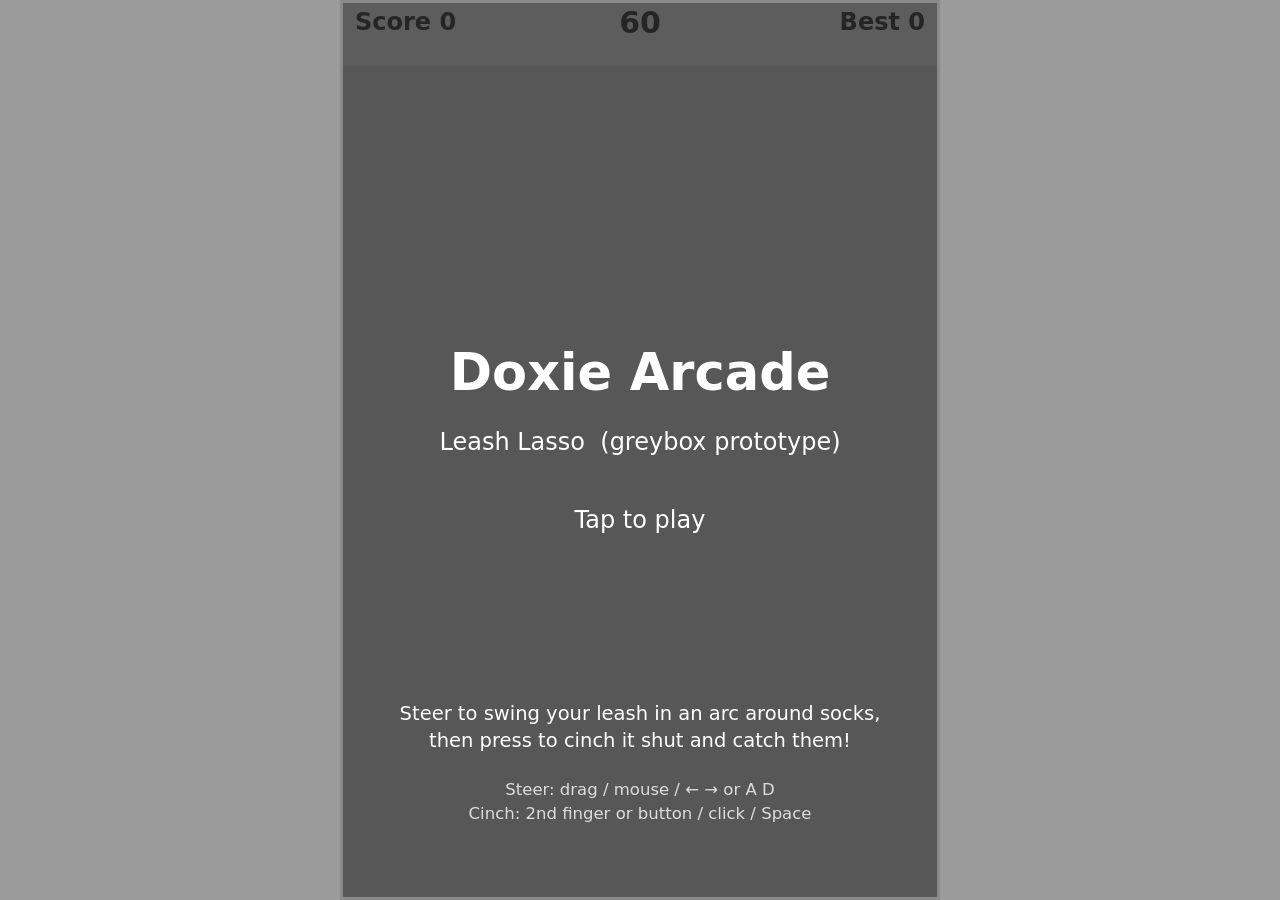
==== src/index.html @ 51b8e420 "Phase 2: greybox prototype of Leash Lasso Plain-shape core loop: steering, trailing leash, stretch-c" ====
<!doctype html>
<html lang="en">
<head>
  <meta charset="utf-8">
  <meta name="viewport" content="width=device-width, initial-scale=1, viewport-fit=cover">
  <title>Doxie Arcade</title>
  <link rel="stylesheet" href="style.css">
  <script type="module" src="js/main.js"></script>
</head>
<body>
  <div id="stage">
    <canvas id="game" width="400" height="600" aria-label="Doxie Arcade game"></canvas>
  </div>
</body>
</html>
---- src/style.css ----
html, body {
  margin: 0;
  height: 100%;
  overflow: hidden;
  overscroll-behavior: none;
  background: #9b9b9b; /* letterbox */
  touch-action: none;
  -webkit-user-select: none;
  user-select: none;
  -webkit-touch-callout: none;
  -webkit-tap-highlight-color: transparent;
}

body {
  height: 100dvh;
  box-sizing: border-box;
  padding: env(safe-area-inset-top) env(safe-area-inset-right) env(safe-area-inset-bottom) env(safe-area-inset-left);
}

#stage {
  width: 100%;
  height: 100%;
  display: flex;
  align-items: center;
  justify-content: center;
}

canvas {
  display: block;
  touch-action: none;
}

/* Chrome extension popup: pin to exactly 400 x 600 (the max is 800 x 600). */
html.popup,
html.popup body {
  width: 400px;
  height: 600px;
  padding: 0;
}
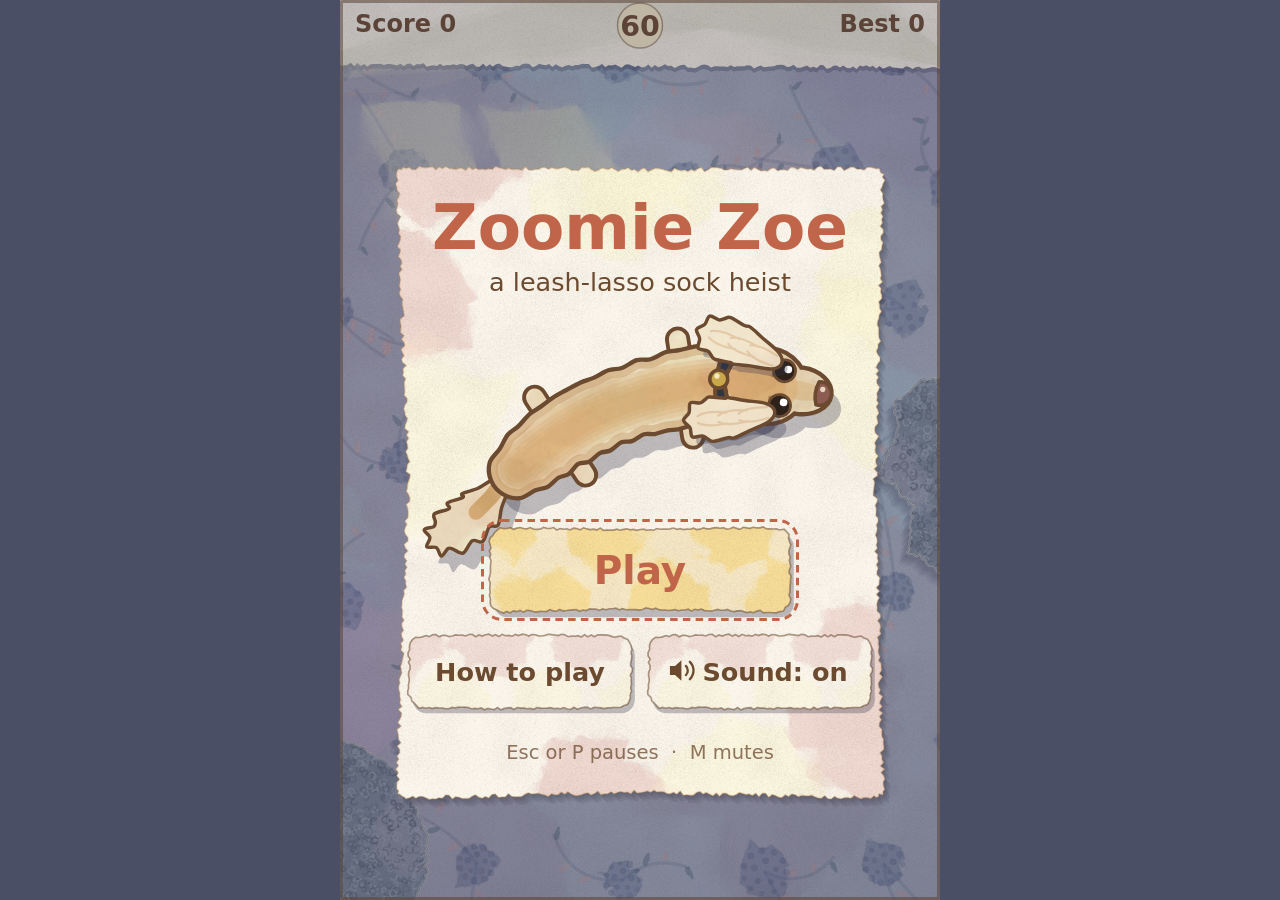
==== commit f8661d6f: "Phase 4B: menus, polish, and the Zoomie Zoe rename Title, pause, and game-over menus, the how-to car" ====
--- a/src/index.html
+++ b/src/index.html
@@ -3,13 +3,24 @@
 <head>
   <meta charset="utf-8">
   <meta name="viewport" content="width=device-width, initial-scale=1, viewport-fit=cover">
-  <title>Doxie Arcade</title>
+  <title>Zoomie Zoe</title>
   <link rel="stylesheet" href="style.css">
   <script type="module" src="js/main.js"></script>
+  <!-- Installable web app (PWA). See docs/pwa-notes.md. -->
+  <link rel="manifest" href="manifest.webmanifest">
+  <meta name="theme-color" content="#3F4A73">
+  <meta name="description" content="Help Zoe the mini dachshund lasso socks with her leash. A cozy 60-second arcade game.">
+  <link rel="icon" type="image/png" sizes="32x32" href="icons/32.png">
+  <link rel="apple-touch-icon" href="icons/180.png">
+  <meta name="mobile-web-app-capable" content="yes">
+  <meta name="apple-mobile-web-app-capable" content="yes">
+  <meta name="apple-mobile-web-app-title" content="Zoomie Zoe">
+  <meta name="apple-mobile-web-app-status-bar-style" content="black-translucent">
+  <script type="module" src="js/pwa.js"></script>
 </head>
 <body>
   <div id="stage">
-    <canvas id="game" width="400" height="600" aria-label="Doxie Arcade game"></canvas>
+    <canvas id="game" width="400" height="600" aria-label="Zoomie Zoe game"></canvas>
   </div>
 </body>
 </html>
--- a/src/style.css
+++ b/src/style.css
@@ -3,7 +3,7 @@
   height: 100%;
   overflow: hidden;
   overscroll-behavior: none;
-  background: #9b9b9b; /* letterbox */
+  background: #4a4f66; /* letterbox: deep indigo-grey, like a dim bedroom */
   touch-action: none;
   -webkit-user-select: none;
   user-select: none;
@@ -12,6 +12,9 @@
 }
 
 body {
+  /* Pinned to the screen: no rubber-band scroll or pull-to-refresh on phones. */
+  position: fixed;
+  inset: 0;
   height: 100dvh;
   box-sizing: border-box;
   padding: env(safe-area-inset-top) env(safe-area-inset-right) env(safe-area-inset-bottom) env(safe-area-inset-left);
@@ -33,6 +36,7 @@
 /* Chrome extension popup: pin to exactly 400 x 600 (the max is 800 x 600). */
 html.popup,
 html.popup body {
+  position: static;
   width: 400px;
   height: 600px;
   padding: 0;
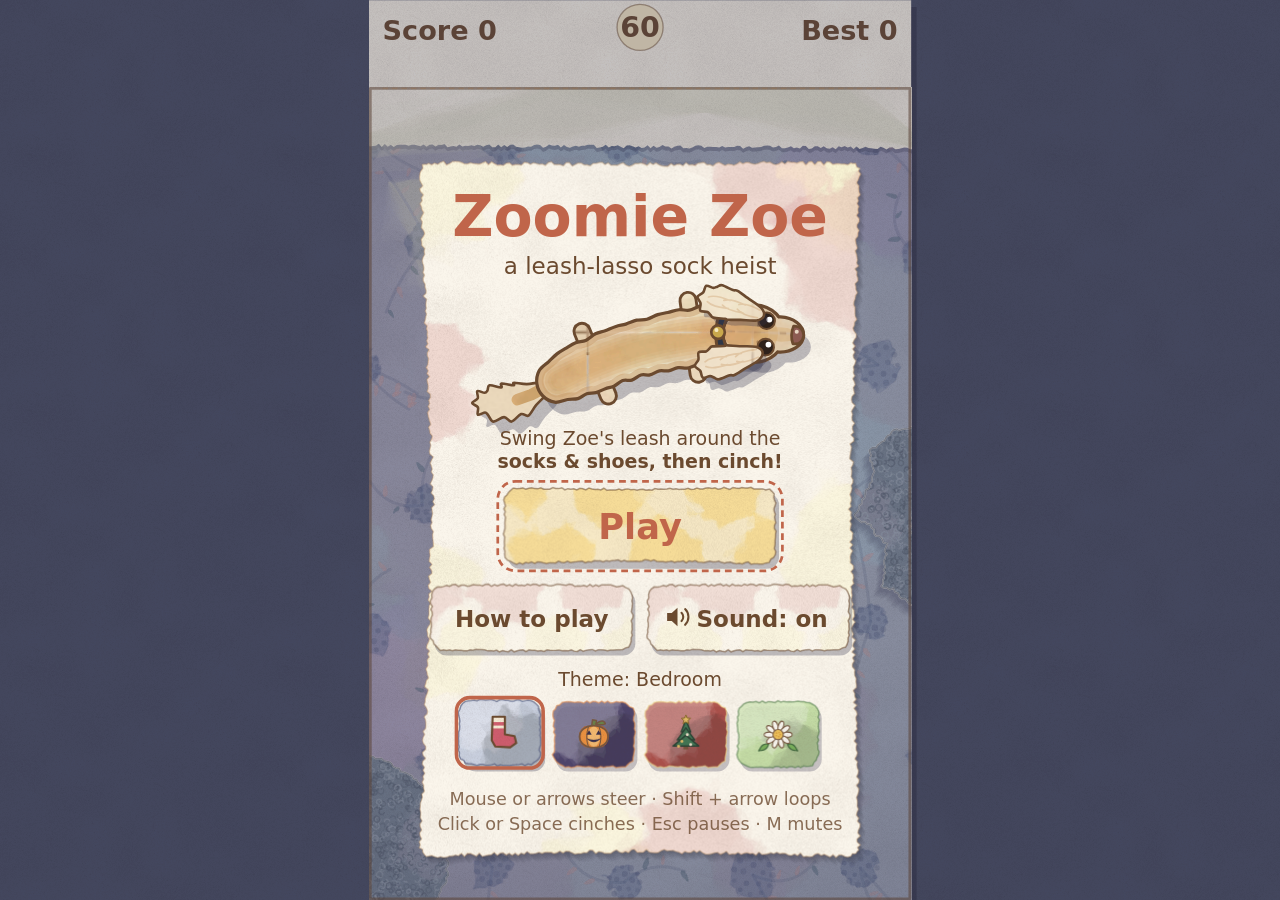
==== commit 47d40346: "4C UI: HUD and controls in the bars, safer restart, device hints (WIP) Work in progress from Builder" ====
--- a/src/index.html
+++ b/src/index.html
@@ -20,7 +20,8 @@
 </head>
 <body>
   <div id="stage">
-    <canvas id="game" width="400" height="600" aria-label="Zoomie Zoe game"></canvas>
+    <canvas id="game" width="400" height="600" role="img" aria-label="Zoomie Zoe, a leash-lasso sock heist. Steer Zoe the dachshund so her leash loops around socks and shoes, then cinch it. Play with touch, mouse, or arrow keys and Space."></canvas>
   </div>
+  <div id="announce" class="sr-only" aria-live="polite" aria-atomic="true"></div>
 </body>
 </html>
--- a/src/style.css
+++ b/src/style.css
@@ -28,9 +28,27 @@
   justify-content: center;
 }
 
+/* The canvas fills the stage; the arena and its bands are placed inside it (layout.js). */
+#stage canvas {
+  flex: none;
+}
+
 canvas {
   display: block;
   touch-action: none;
+}
+
+/* Visually hidden, still read by screen readers (the round-over announcement). */
+.sr-only {
+  position: absolute;
+  width: 1px;
+  height: 1px;
+  margin: -1px;
+  padding: 0;
+  overflow: hidden;
+  clip: rect(0 0 0 0);
+  white-space: nowrap;
+  border: 0;
 }
 
 /* Chrome extension popup: pin to exactly 400 x 600 (the max is 800 x 600). */
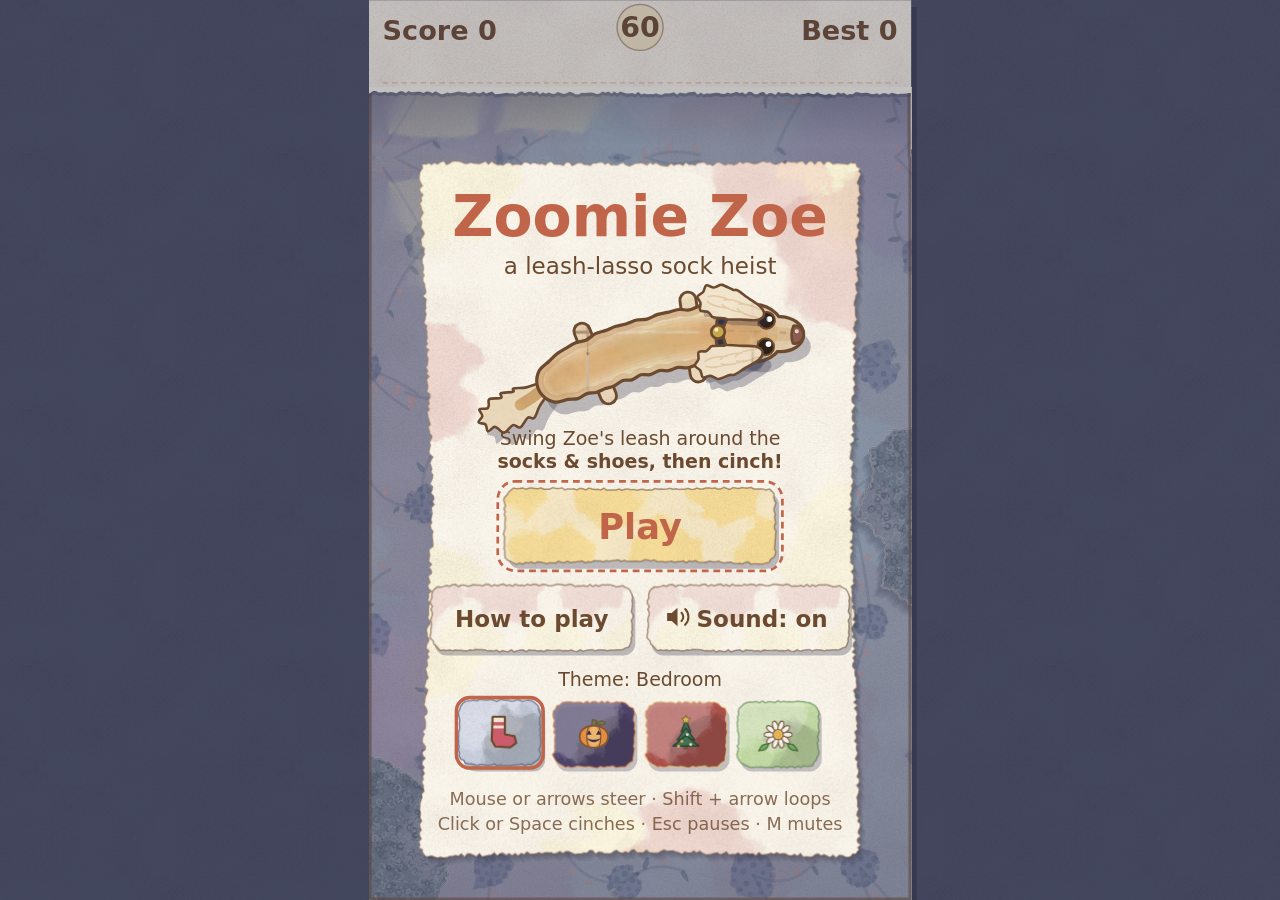
==== commit 74d13626: "Launch: screenshots, link preview, README, auto-publish on push Phone screenshots of all four themes" ====
--- a/src/index.html
+++ b/src/index.html
@@ -16,6 +16,21 @@
   <meta name="apple-mobile-web-app-capable" content="yes">
   <meta name="apple-mobile-web-app-title" content="Zoomie Zoe">
   <meta name="apple-mobile-web-app-status-bar-style" content="black-translucent">
+  <!-- Social preview (link cards). The image is not needed offline, so sw.js leaves it out. -->
+  <meta property="og:type" content="website">
+  <meta property="og:site_name" content="Zoomie Zoe">
+  <meta property="og:title" content="Zoomie Zoe: a leash-lasso sock heist">
+  <meta property="og:description" content="Help Zoe the mini dachshund lasso socks with her leash. A cozy 60-second arcade game in watercolor and paper. Free on phones and laptops.">
+  <meta property="og:url" content="https://vinayavc.github.io/zoomie-zoe/">
+  <meta property="og:image" content="https://vinayavc.github.io/zoomie-zoe/og-image.png">
+  <meta property="og:image:width" content="1200">
+  <meta property="og:image:height" content="630">
+  <meta property="og:image:alt" content="Zoomie Zoe title card next to a gameplay frame: Zoe the dachshund swings her leash around two shoes while other dogs roam the bedroom.">
+  <meta name="twitter:card" content="summary_large_image">
+  <meta name="twitter:title" content="Zoomie Zoe: a leash-lasso sock heist">
+  <meta name="twitter:description" content="Help Zoe the mini dachshund lasso socks with her leash. A cozy 60-second arcade game in watercolor and paper.">
+  <meta name="twitter:image" content="https://vinayavc.github.io/zoomie-zoe/og-image.png">
+  <meta name="twitter:image:alt" content="Zoomie Zoe title card next to a gameplay frame: Zoe the dachshund swings her leash around two shoes.">
   <script type="module" src="js/pwa.js"></script>
 </head>
 <body>
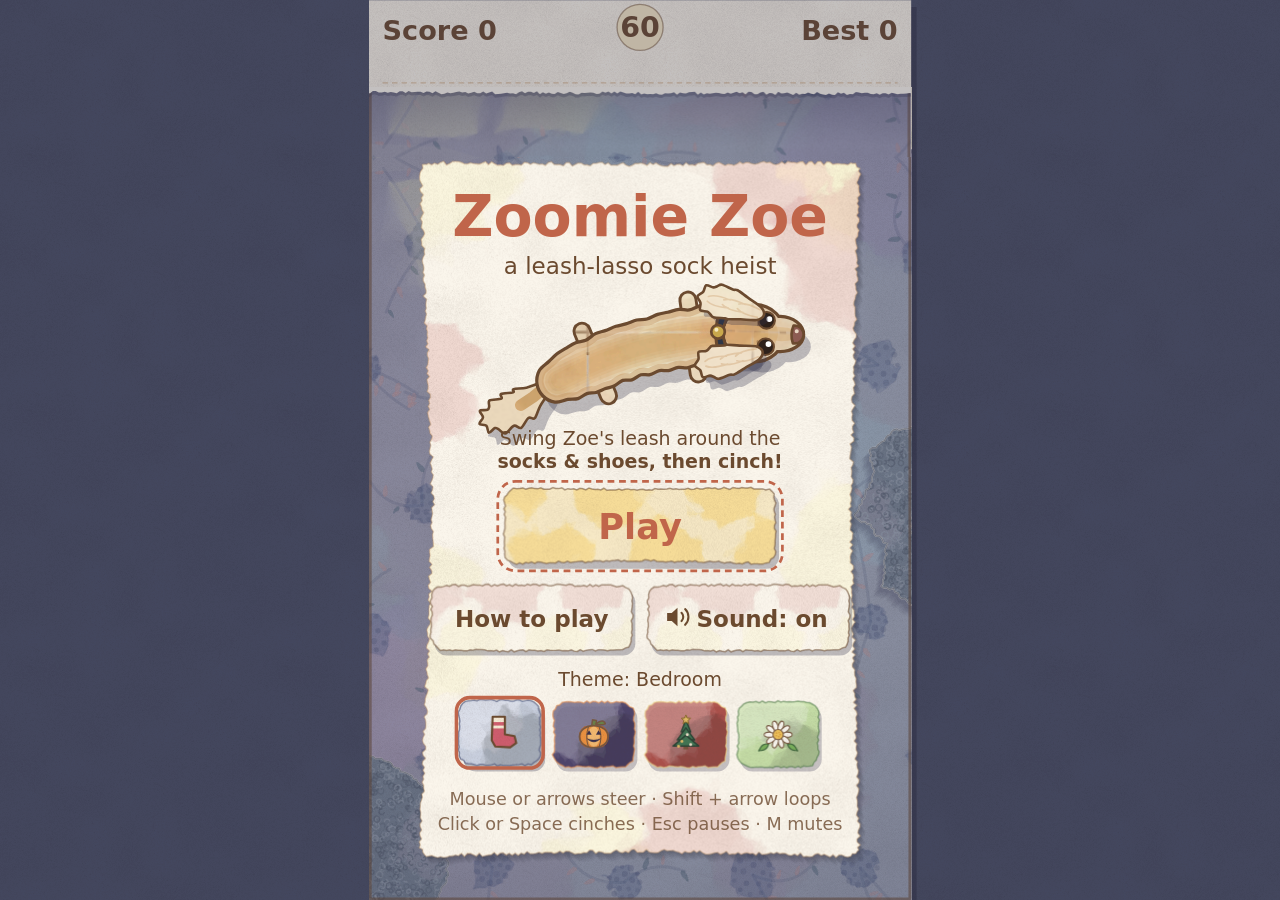
==== commit 1489b26e: "Analytics: anonymous visit and install counts via GoatCounter Plain /count image hits (no count.js)," ====
--- a/src/index.html
+++ b/src/index.html
@@ -32,6 +32,8 @@
   <meta name="twitter:image" content="https://vinayavc.github.io/zoomie-zoe/og-image.png">
   <meta name="twitter:image:alt" content="Zoomie Zoe title card next to a gameplay frame: Zoe the dachshund swings her leash around two shoes.">
   <script type="module" src="js/pwa.js"></script>
+  <!-- Anonymous visit/install counts, published site only. See src/js/analytics.js. -->
+  <script type="module" src="js/analytics.js"></script>
 </head>
 <body>
   <div id="stage">
